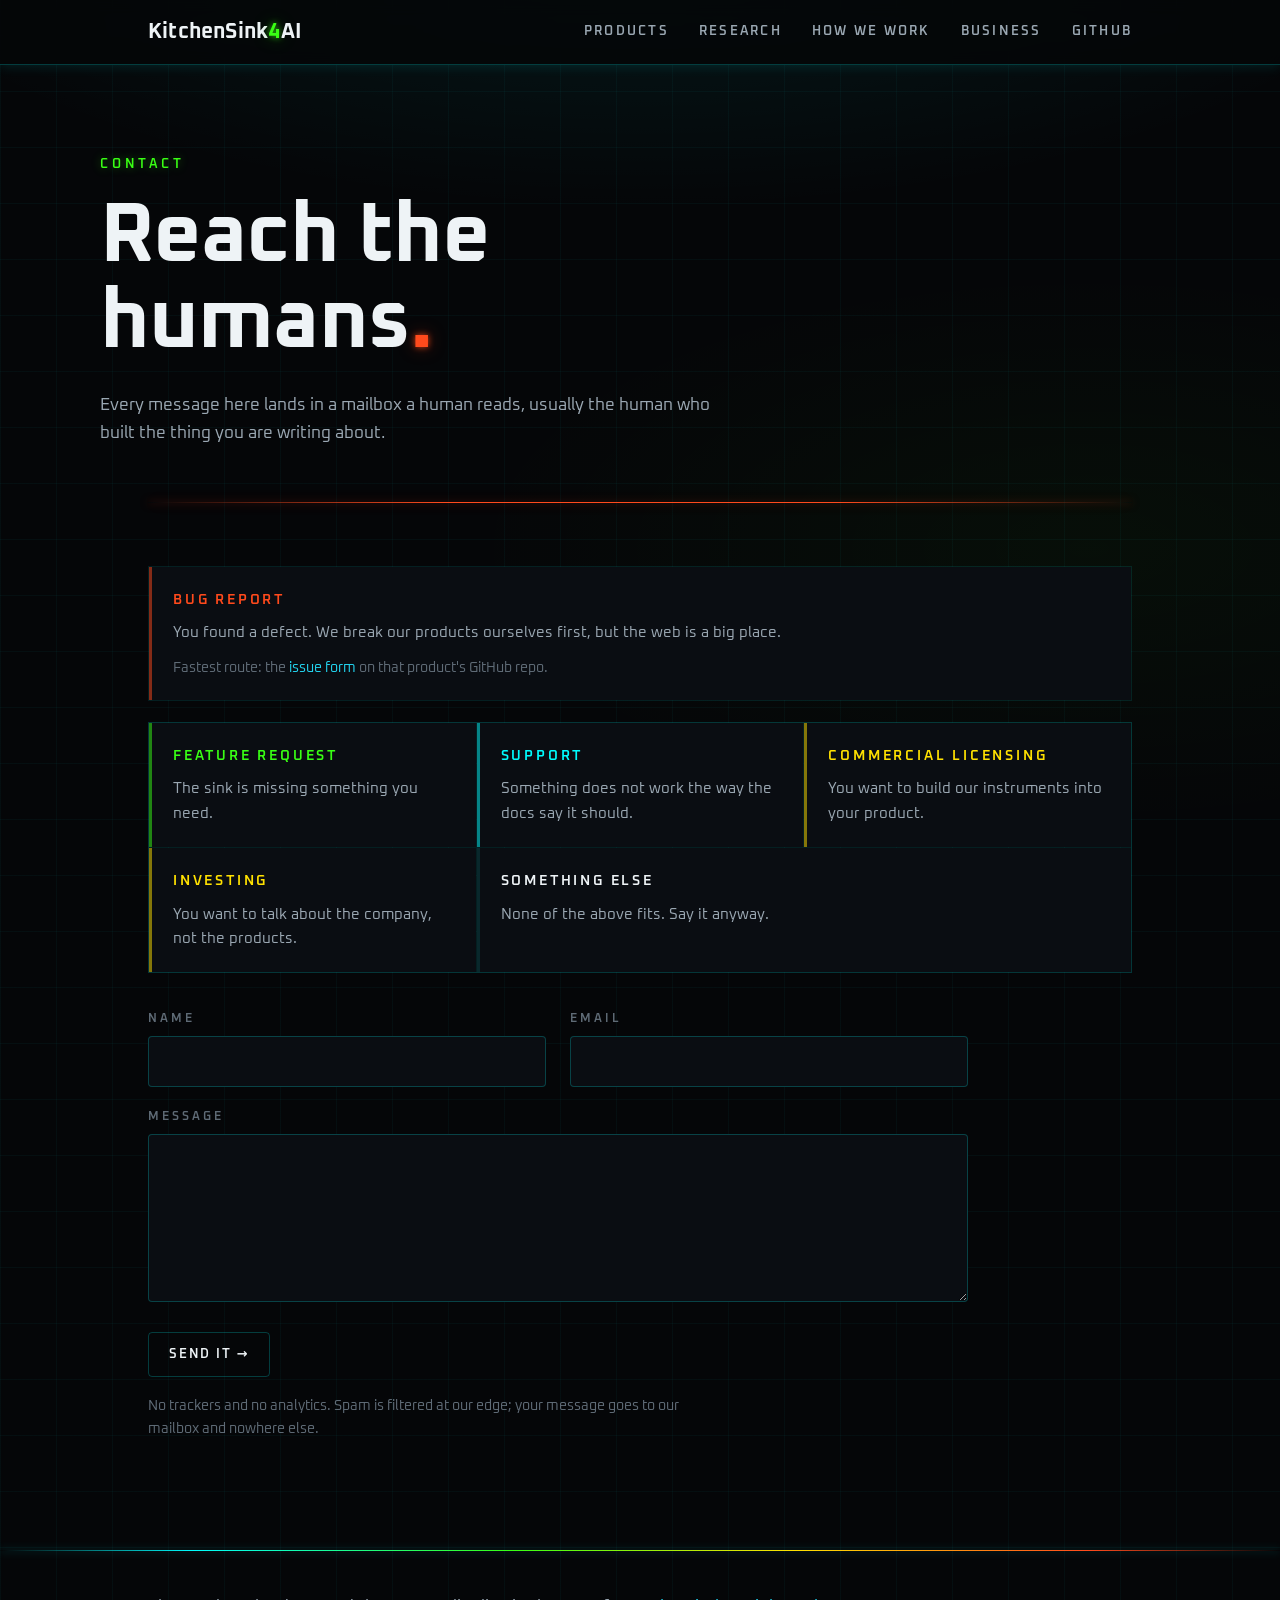
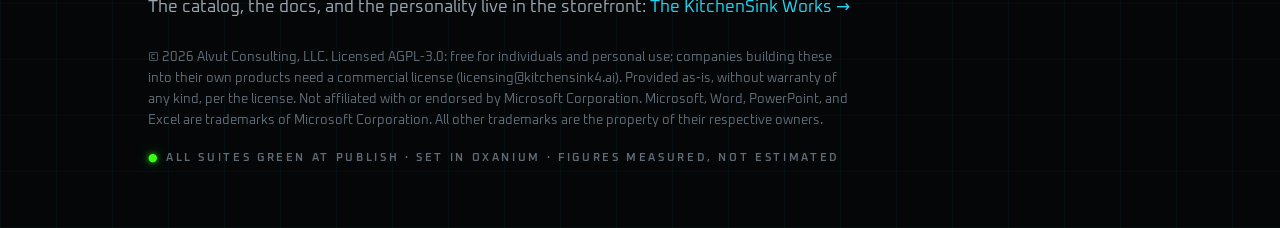
==== contact/index.html @ 5ef71519 "Contact: ember period on the hero, tiles reordered green blue yellow Co-Authored-By: Claude Fable 5 " ====
<!DOCTYPE html>
<html lang="en">
<head>
<meta charset="utf-8">
<meta name="viewport" content="width=device-width, initial-scale=1">
<title>Contact - KitchenSink4AI</title>
<meta name="description" content="Every message here lands in a mailbox a human reads, usually the human who built the thing you are writing about.">
<link rel="canonical" href="https://kitchensink4.ai/contact/">
<meta property="og:type" content="website">
<meta property="og:url" content="https://kitchensink4.ai/contact/">
<meta property="og:title" content="Contact - KitchenSink4AI">
<meta property="og:description" content="Every message here lands in a mailbox a human reads, usually the human who built the thing you are writing about.">
<meta name="twitter:card" content="summary">
<link rel="icon" href="data:image/svg+xml,%3Csvg xmlns='http://www.w3.org/2000/svg' viewBox='0 0 64 64'%3E%3Crect width='64' height='64' rx='12' fill='%230b0f14'/%3E%3Ctext x='32' y='44' font-family='Arial,sans-serif' font-size='30' font-weight='800' text-anchor='middle' fill='%2339FF14'%3EK4%3C/text%3E%3C/svg%3E">
<style>
/* ============ KitchenSink4 · contact, same dark register ============
   Tokens, masthead, laser rules and footer are lifted from the corporate
   landing page so the two surfaces are one surface. Blue and cyan carry
   structure, acid green carries headings, ember stays in the linework,
   volt is rationed. One face: Oxanium, all of it. */

@font-face { font-family:'Oxanium'; src:url('/fonts/oxanium-var.woff2') format('woff2');
  font-weight:200 800; font-display:swap; }

:root{
  --ground:#050608;
  --panel:#0a0d12;
  --panel-2:#0c1017;
  --hairline:rgba(0,252,254,.10);
  --hairline-2:rgba(0,252,254,.22);
  --ink:#eef3f6;
  --ink-soft:#9aa7b2;
  --ink-dim:#5f6b76;
  --cyan:#22D3EE;          /* readable accent: links, small text */
  --laser:#00FCFE;         /* hot cyan: lines and light only */
  --green:#39FF14;
  --ember:#FF4A1C;
  --volt:#FFE100;
  --glow-c:0 0 6px rgba(0,252,254,.8), 0 0 18px rgba(0,252,254,.35);
  --glow-g:0 0 6px rgba(57,255,20,.8), 0 0 18px rgba(57,255,20,.35);
  --glow-e:0 0 6px rgba(255,74,28,.8), 0 0 18px rgba(255,74,28,.35);
  --glow-v:0 0 6px rgba(255,225,0,.8), 0 0 18px rgba(255,225,0,.35);
  --ox:'Oxanium','Segoe UI',system-ui,sans-serif;
}
*{margin:0;padding:0;box-sizing:border-box}
html{scroll-behavior:smooth}
body{
  background:
    radial-gradient(1200px 500px at 50% -140px, rgba(0,252,254,.10), transparent 70%),
    radial-gradient(900px 400px at 85% 30%, rgba(57,255,20,.035), transparent 70%),
    repeating-linear-gradient(0deg, rgba(0,252,254,.035) 0 1px, transparent 1px 56px),
    repeating-linear-gradient(90deg, rgba(0,252,254,.035) 0 1px, transparent 1px 56px),
    var(--ground);
  color:var(--ink);
  font-family:var(--ox);
  font-weight:400;
  font-size:17px; line-height:1.66;
  -webkit-font-smoothing:antialiased;
  overflow-x:hidden;
}
::selection{background:rgba(57,255,20,.3)}
a{color:var(--cyan); text-decoration:none}
a:hover{color:var(--laser); text-decoration:underline; text-underline-offset:4px}
a:focus-visible{outline:2px solid var(--laser); outline-offset:3px; border-radius:2px}
.wrap{max-width:1080px; margin:0 auto; padding:0 clamp(20px,4vw,48px)}
.kicker{
  font-weight:600; font-size:12.5px;
  letter-spacing:.3em; text-transform:uppercase; color:var(--green);
  text-shadow:0 0 10px rgba(57,255,20,.4);
}

/* the brand face: display, labels, and numbers stay Oxanium */
.kicker, .wordmark, nav.top a, .hero h1, .btn-shop,
.cat-l, .cat-d, .f-l, .colophon, .addr, .copy, .send{ font-family:var(--ox); }

/* laser rules */
.laser-h{
  height:1px; border:none;
  background:linear-gradient(90deg, transparent, var(--laser) 15%, var(--green) 40%, var(--volt) 62%, var(--ember) 85%, transparent);
  box-shadow:0 0 8px rgba(0,252,254,.55), 0 0 22px rgba(0,252,254,.2);
}

/* ---------- masthead ---------- */
header.mast{
  border-bottom:1px solid var(--hairline-2);
  box-shadow:0 1px 12px rgba(0,252,254,.12);
  background:rgba(5,6,8,.85); backdrop-filter:blur(8px);
  position:sticky; top:0; z-index:10;
}
.mast-in{display:flex; align-items:center; justify-content:space-between; height:64px}
.wordmark{
  font-weight:700; font-size:21px; letter-spacing:.01em;
  color:var(--ink); text-decoration:none !important;
}
.wordmark .four{color:var(--green); text-shadow:var(--glow-g)}
nav.top{display:flex; gap:clamp(14px,2.5vw,30px)}
nav.top a{
  font-weight:600; font-size:12.5px; letter-spacing:.18em;
  text-transform:uppercase; color:var(--ink-soft);
}
nav.top a:hover{color:var(--laser); text-decoration:none; text-shadow:var(--glow-c)}
@media (max-width:640px){ nav.top a.hide-sm{display:none} }

/* ---------- hero ---------- */
.hero{padding:clamp(60px,10vh,116px) 0 clamp(34px,6vh,60px); position:relative}
.hero h1{
  font-weight:700;
  font-size:clamp(40px,7vw,84px); line-height:1.03; letter-spacing:-.01em;
  margin:18px 0 24px; max-width:14ch;
}
.hero h1 .dot{color:var(--ember); text-shadow:var(--glow-e)}
.hero .sub{max-width:62ch; color:var(--ink-soft); font-weight:400; font-size:clamp(16px,1.35vw,19px)}

/* ---------- form ---------- */
.formsec{padding:clamp(40px,7vh,72px) 0 clamp(64px,10vh,104px)}
.catblock{margin-bottom:clamp(30px,4vh,44px)}
.cats{display:block}
/* the bug row rides alone above the rest, with air under it */
.cat-lead{border:1px solid var(--hairline); margin-bottom:clamp(16px,2.4vh,24px)}
.cat-grid{
  display:grid; grid-template-columns:1fr;
  gap:1px; background:var(--hairline); border:1px solid var(--hairline);
}
@media (min-width:641px){
  .cat-grid{grid-template-columns:1fr 1fr}
  .cat-grid .cat:last-child{grid-column:span 2}
}
@media (min-width:940px){ .cat-grid{grid-template-columns:1fr 1fr 1fr} }
.ferr{
  font-size:13.5px; font-weight:500; letter-spacing:.02em;
  color:var(--ember); text-shadow:0 0 10px rgba(255,74,28,.25);
}
.ferr:empty{display:none}
#err-cats{margin-top:12px}
/* each card carries one accent from the existing palette: the label, the left
   edge, and the glow it lifts with. Descriptions stay body text throughout. */
.cat{
  background:var(--panel); padding:22px 22px 20px 24px; position:relative;
  cursor:pointer; transition:background .16s, box-shadow .16s;
  --sign:var(--laser); --signglow:rgba(0,252,254,.55); --signsoft:rgba(0,252,254,.30);
  --edge:var(--sign);
}
.cat.a-ember  {--sign:var(--ember); --signglow:rgba(255,74,28,.55); --signsoft:rgba(255,74,28,.30)}
.cat.a-green  {--sign:var(--green); --signglow:rgba(57,255,20,.55); --signsoft:rgba(57,255,20,.30)}
.cat.a-volt   {--sign:var(--volt);  --signglow:rgba(255,225,0,.55); --signsoft:rgba(255,225,0,.30)}
.cat.a-neutral{--sign:var(--ink);   --signglow:rgba(0,252,254,.40); --signsoft:rgba(0,252,254,.22);
               --edge:var(--hairline-2)}
.cat:before{
  content:""; position:absolute; top:0; bottom:0; left:0; width:3px;
  background:var(--edge); opacity:.5;
  transition:opacity .16s, box-shadow .16s;
}
.cat:hover{
  background:var(--panel-2);
  box-shadow:inset 0 0 0 1px var(--signsoft), inset 0 0 22px -8px var(--signglow);
}
.cat:hover:before{opacity:1; box-shadow:0 0 10px var(--signglow)}
.cat:hover .cat-l{text-shadow:0 0 10px var(--signsoft)}
.cat input{
  position:absolute; opacity:0; width:1px; height:1px;
  top:22px; left:24px; margin:0;
}
.cat label{display:block; cursor:pointer}
.cat-l{
  display:block; font-weight:600; font-size:14px;
  letter-spacing:.2em; text-transform:uppercase; color:var(--sign);
  margin-bottom:9px; transition:color .16s, text-shadow .16s;
}
.cat-d{display:block; font-size:15px; font-weight:400; color:var(--ink-soft)}
.cat-x{font-size:13.5px; font-weight:400; color:var(--ink-dim); margin-top:11px}
.cat:has(input:checked){
  background:var(--panel-2); z-index:1;
  box-shadow:inset 0 0 0 1px var(--sign), inset 0 0 30px -6px var(--signglow),
             0 0 16px -4px var(--signglow);
}
.cat:has(input:checked):before{opacity:1; box-shadow:0 0 8px var(--signglow), 0 0 20px var(--signglow)}
.cat:has(input:checked) .cat-l{text-shadow:0 0 7px var(--signglow), 0 0 18px var(--signsoft)}
.cat:has(input:focus-visible){outline:2px solid var(--laser); outline-offset:-2px}
.cats[data-invalid="true"] .cat-lead,
.cats[data-invalid="true"] .cat-grid{
  border-color:var(--ember); box-shadow:0 0 0 1px var(--ember), 0 0 18px rgba(255,74,28,.18);
}

.fields{display:grid; grid-template-columns:1fr 1fr; gap:20px 24px; max-width:820px}
.field{display:flex; flex-direction:column; gap:8px}
.field.wide{grid-column:1 / -1}
.f-l{
  font-weight:600; font-size:11.5px; letter-spacing:.26em;
  text-transform:uppercase; color:var(--ink-dim);
}
input[type=text], input[type=email], textarea{
  font-family:var(--ox); font-weight:400; font-size:16px; line-height:1.55;
  color:var(--ink); background:var(--panel); width:100%;
  border:1px solid var(--hairline-2); border-radius:4px;
  padding:12px 14px; transition:border-color .16s, box-shadow .16s;
}
textarea{min-height:168px; resize:vertical}
input[type=text]:hover, input[type=email]:hover, textarea:hover{border-color:rgba(0,252,254,.34)}
input[type=text]:focus, input[type=email]:focus, textarea:focus{
  outline:none; border-color:var(--laser);
  box-shadow:0 0 0 1px var(--laser), inset 0 0 16px rgba(0,252,254,.08);
}
textarea[aria-invalid="true"]{
  border-color:var(--ember);
  box-shadow:0 0 0 1px var(--ember), inset 0 0 16px rgba(255,74,28,.1);
}
::placeholder{color:var(--ink-dim); opacity:1}

.hp{
  position:absolute; width:1px; height:1px; padding:0; margin:-1px;
  overflow:hidden; clip:rect(0 0 0 0); clip-path:inset(50%);
  white-space:nowrap; border:0;
}
.send-row{display:flex; flex-wrap:wrap; gap:14px 20px; align-items:center; margin-top:30px}
.send{
  font-family:var(--ox); font-weight:600; font-size:13px;
  letter-spacing:.14em; text-transform:uppercase;
  color:var(--ink); background:transparent; cursor:pointer;
  border:1px solid var(--hairline-2); border-radius:4px;
  padding:13px 20px; transition:border-color .18s, color .18s, box-shadow .18s;
}
.send:hover{border-color:var(--laser); color:var(--laser); box-shadow:var(--glow-c), inset 0 0 14px rgba(0,252,254,.1)}
.send:focus-visible{outline:2px solid var(--laser); outline-offset:3px}
.send[disabled]{opacity:.55; cursor:progress}
.routed{display:none; align-items:center; gap:10px 12px; flex-wrap:wrap}
.routed.on{display:flex}
.alt-q{font-size:13.5px; font-weight:400; color:var(--ink-dim)}
.addr{
  font-weight:600; font-size:14px; letter-spacing:.03em;
  color:var(--volt); text-shadow:0 0 10px rgba(255,225,0,.25);
  word-break:break-all;
}
.copy{
  font-family:var(--ox); font-weight:600; font-size:11px;
  letter-spacing:.2em; text-transform:uppercase;
  color:var(--ink-soft); background:transparent; cursor:pointer;
  border:1px solid var(--hairline); border-radius:3px;
  padding:7px 12px; transition:border-color .16s, color .16s, box-shadow .16s;
}
.copy:hover{border-color:var(--volt); color:var(--volt); box-shadow:var(--glow-v)}
.copy:focus-visible{outline:2px solid var(--laser); outline-offset:3px}
.copy.done{border-color:var(--green); color:var(--green); box-shadow:var(--glow-g)}
.note{font-size:13.5px; font-weight:400; color:var(--ink-dim); max-width:70ch; margin-top:18px}
.fail{
  display:none; flex-wrap:wrap; align-items:center; gap:10px 14px;
  margin-top:20px; padding:16px 18px;
  border:1px solid rgba(255,74,28,.42); border-left:3px solid var(--ember); border-radius:4px;
  background:var(--panel); box-shadow:inset 3px 0 16px -8px rgba(255,74,28,.55);
}
.fail.on{display:flex}
.fail[hidden]{display:none}
.fail-t{font-size:15px; font-weight:400; color:var(--ink); flex:1 1 100%}
.sent{
  margin-top:clamp(24px,4vh,40px); padding:clamp(24px,3vw,34px);
  border:1px solid var(--hairline-2); border-radius:6px; background:var(--panel-2);
  position:relative; overflow:hidden; max-width:820px;
  box-shadow:0 0 24px rgba(57,255,20,.06);
}
.sent:before{
  content:""; position:absolute; top:0; left:0; height:2px; width:64px;
  background:var(--green); box-shadow:var(--glow-g);
}
.sent-t{
  font-weight:600; font-size:clamp(19px,2vw,23px); letter-spacing:.02em;
  color:var(--green); text-shadow:0 0 16px rgba(57,255,20,.3);
}
@media (max-width:640px){
  .fields{grid-template-columns:1fr}
  .send, .routed{width:100%}
  .send{text-align:center}
}

/* footer */
footer{padding:44px 0 60px; margin-top:20px; position:relative}
footer:before{
  content:""; display:block; position:absolute; top:0; left:0; right:0; height:1px;
  background:linear-gradient(90deg, transparent, var(--laser) 15%, var(--green) 40%, var(--volt) 62%, var(--ember) 85%, transparent);
  box-shadow:0 0 8px rgba(0,252,254,.45);
}
.foot-shop{color:var(--ink-soft); margin-bottom:26px}
.f-legal{font-size:12.5px; font-weight:400; color:var(--ink-dim); max-width:88ch; margin-bottom:18px}
.colophon{
  font-weight:600; font-size:11px; letter-spacing:.24em;
  text-transform:uppercase; color:var(--ink-dim);
}
.colophon .led{color:var(--green); text-shadow:var(--glow-g)}

/* reveal */
.rev{opacity:0; transform:translateY(14px); animation:rise .7s cubic-bezier(.2,.7,.2,1) forwards}
.d1{animation-delay:.05s}.d2{animation-delay:.15s}.d3{animation-delay:.25s}.d4{animation-delay:.38s}
@keyframes rise{to{opacity:1; transform:none}}
@media (prefers-reduced-motion: reduce){
  .rev{opacity:1; transform:none; animation:none}
  html{scroll-behavior:auto}
  *{transition:none !important}
}
</style>
</head>
<body>

<header class="mast">
  <div class="wrap mast-in">
    <a class="wordmark" href="/">KitchenSink<span class="four">4</span>AI</a>
    <nav class="top" aria-label="Site">
      <a href="/products/">Products</a>
      <a href="/#research" class="hide-sm">Research</a>
      <a href="/#engineering" class="hide-sm">How we work</a>
      <a href="/#licensing" class="hide-sm">Business</a>
      <a href="https://github.com/KitchenSink4AI">GitHub</a>
    </nav>
  </div>
</header>

<main>
  <div class="wrap hero">
    <p class="kicker rev d1">CONTACT</p>
    <h1 class="rev d2" id="pageh1">Reach the humans<span class="dot">.</span></h1>
    <p class="sub rev d3">Every message here lands in a mailbox a human reads,
    usually the human who built the thing you are writing about.</p>
  </div>

  <div class="wrap"><hr class="laser-h" style="background:linear-gradient(90deg, transparent, var(--ember) 30%, var(--ember) 70%, transparent); box-shadow:0 0 8px rgba(255,74,28,.5), 0 0 20px rgba(255,74,28,.2)"></div>

  <section class="formsec">
    <div class="wrap">
      <form id="contact-form" novalidate>

        <div class="catblock">
        <div class="cats" role="radiogroup" aria-labelledby="pageh1" aria-describedby="err-cats">

          <div class="cat-lead">
            <div class="cat a-ember">
              <input type="radio" name="category" id="cat-bug" value="bug"
                data-addr="support@kitchensink4.ai" data-tag="[Bug]">
              <label for="cat-bug">
                <span class="cat-l">BUG REPORT</span>
                <span class="cat-d">You found a defect. We break our products ourselves first, but the web is a big place.</span>
              </label>
              <p class="cat-x">Fastest route: the <a href="https://github.com/KitchenSink4AI">issue form</a> on that product's GitHub repo.</p>
            </div>
          </div>

          <div class="cat-grid">

            <div class="cat a-green">
              <input type="radio" name="category" id="cat-feature" value="feature"
                data-addr="support@kitchensink4.ai" data-tag="[Feature request]">
              <label for="cat-feature">
                <span class="cat-l">FEATURE REQUEST</span>
                <span class="cat-d">The sink is missing something you need.</span>
              </label>
            </div>

            <div class="cat a-cyan">
              <input type="radio" name="category" id="cat-support" value="support"
                data-addr="support@kitchensink4.ai" data-tag="[Support]">
              <label for="cat-support">
                <span class="cat-l">SUPPORT</span>
                <span class="cat-d">Something does not work the way the docs say it should.</span>
              </label>
            </div>

            <div class="cat a-volt">
              <input type="radio" name="category" id="cat-licensing" value="licensing"
                data-addr="licensing@kitchensink4.ai" data-tag="[Licensing]">
              <label for="cat-licensing">
                <span class="cat-l">COMMERCIAL LICENSING</span>
                <span class="cat-d">You want to build our instruments into your product.</span>
              </label>
            </div>

            <div class="cat a-volt">
              <input type="radio" name="category" id="cat-investing" value="investing"
                data-addr="investing@kitchensink4.ai" data-tag="[Investing]">
              <label for="cat-investing">
                <span class="cat-l">INVESTING</span>
                <span class="cat-d">You want to talk about the company, not the products.</span>
              </label>
            </div>

            <div class="cat a-neutral">
              <input type="radio" name="category" id="cat-else" value="else"
                data-addr="admin@kitchensink4.ai" data-tag="[Contact]">
              <label for="cat-else">
                <span class="cat-l">SOMETHING ELSE</span>
                <span class="cat-d">None of the above fits. Say it anyway.</span>
              </label>
            </div>

          </div>
        </div>
        <p class="ferr" id="err-cats" aria-live="polite"
           data-msg="Pick a category so it reaches the right mailbox."></p>
        </div>

        <div class="fields">
          <div class="field">
            <label class="f-l" for="f-name">NAME</label>
            <input type="text" id="f-name" name="name" autocomplete="name">
          </div>
          <div class="field">
            <label class="f-l" for="f-email">EMAIL</label>
            <input type="email" id="f-email" name="email" autocomplete="email">
          </div>
          <div class="field wide">
            <label class="f-l" for="f-message">MESSAGE</label>
            <textarea id="f-message" name="message" required aria-required="true"
              aria-describedby="err-message"></textarea>
            <p class="ferr" id="err-message" aria-live="polite"
               data-msg="The message is the one required field."></p>
          </div>
        </div>

        <div class="hp" aria-hidden="true">
          <input type="text" id="f-website" name="website" tabindex="-1" autocomplete="off">
        </div>

        <div class="send-row">
          <button type="submit" class="send" id="send">SEND IT →</button>
          <span class="routed" id="routed">
            <span class="alt-q">Prefer your own mail app?</span>
            <span class="addr" data-role="addr"></span>
            <button type="button" class="copy" data-role="copy" data-idle="COPY" data-done="COPIED">COPY</button>
          </span>
        </div>

        <div class="fail" id="fail" role="alert" hidden>
          <p class="fail-t">The form could not send just now. Write to us directly instead:</p>
          <span class="addr" data-role="addr"></span>
          <button type="button" class="copy" data-role="copy" data-idle="COPY" data-done="COPIED">COPY</button>
        </div>

        <p class="note">No trackers and no analytics. Spam is filtered at our edge;
        your message goes to our mailbox and nowhere else.</p>

      </form>

      <div class="sent" id="sent" role="status" hidden>
        <p class="sent-t">Sent. A human will read it.</p>
      </div>
    </div>
  </section>
</main>

<footer>
  <div class="wrap">
    <p class="foot-shop">The catalog, the docs, and the personality live in the
    storefront: <a href="/products/">The KitchenSink Works →</a></p>
    <p class="f-legal">© 2026 Alvut Consulting, LLC. Licensed AGPL-3.0: free for
    individuals and personal use; companies building these into their own products need
    a commercial license (licensing@kitchensink4.ai). Provided as-is, without warranty
    of any kind, per the license. Not affiliated with or endorsed by Microsoft
    Corporation. Microsoft, Word, PowerPoint, and Excel are trademarks of Microsoft
    Corporation. All other trademarks are the property of their respective owners.</p>
    <p class="colophon"><span class="led">●</span> ALL SUITES GREEN AT PUBLISH · SET IN OXANIUM · FIGURES MEASURED, NOT ESTIMATED</p>
  </div>
</footer>

<script>
(function(){
  "use strict";
  var form    = document.getElementById('contact-form');
  var cats    = form.querySelector('.cats');
  var radios  = Array.prototype.slice.call(document.querySelectorAll('input[name="category"]'));
  var name    = document.getElementById('f-name');
  var email   = document.getElementById('f-email');
  var message = document.getElementById('f-message');
  var website = document.getElementById('f-website');
  var sendBtn = document.getElementById('send');
  var routed  = document.getElementById('routed');
  var failBox = document.getElementById('fail');
  var sentBox = document.getElementById('sent');
  var addrEls = Array.prototype.slice.call(document.querySelectorAll('[data-role="addr"]'));
  var copyBtns = Array.prototype.slice.call(document.querySelectorAll('[data-role="copy"]'));
  var errCats = document.getElementById('err-cats');
  var errMsg  = document.getElementById('err-message');
  var ENDPOINT = 'https://kitchensink4.ai/api/contact';
  var TIMEOUT_MS = 10000;
  var copyTimers = [];

  function selected(){
    for (var i = 0; i < radios.length; i++){ if (radios[i].checked) return radios[i]; }
    return null;
  }

  /* the whole card is a hit target, except for real links inside it */
  Array.prototype.forEach.call(document.querySelectorAll('.cat'), function(card){
    card.addEventListener('click', function(ev){
      if (ev.target.closest('a')) return;
      if (ev.target.closest('label')) return;   /* the label already does this */
      var input = card.querySelector('input[name="category"]');
      if (input && !input.checked){
        input.checked = true;
        input.dispatchEvent(new Event('change', {bubbles:true}));
      }
    });
  });

  function warn(el, on){
    el.textContent = on ? el.getAttribute('data-msg') : '';
  }

  function refresh(){
    var pick = selected();
    var addr = pick ? pick.getAttribute('data-addr') : '';
    addrEls.forEach(function(el){ el.textContent = addr; });
    if (pick){
      cats.removeAttribute('data-invalid');
      warn(errCats, false);
      routed.classList.add('on');
    } else {
      routed.classList.remove('on');
    }
    resetCopy();
  }

  function resetCopy(){
    while (copyTimers.length){ clearTimeout(copyTimers.pop()); }
    copyBtns.forEach(function(b){
      b.classList.remove('done');
      b.textContent = b.getAttribute('data-idle');
    });
  }

  radios.forEach(function(r){ r.addEventListener('change', refresh); });
  message.addEventListener('input', function(){
    if (message.value.trim()){
      message.removeAttribute('aria-invalid');
      warn(errMsg, false);
    }
  });

  copyBtns.forEach(function(btn){
    btn.addEventListener('click', function(){
      var value = btn.parentNode.querySelector('[data-role="addr"]').textContent;
      if (!value) return;
      function flip(){
        btn.classList.add('done');
        btn.textContent = btn.getAttribute('data-done');
        copyTimers.push(setTimeout(function(){
          btn.classList.remove('done');
          btn.textContent = btn.getAttribute('data-idle');
        }, 2000));
      }
      function legacy(){
        var pad = document.createElement('textarea');
        pad.value = value;
        pad.setAttribute('readonly', '');
        pad.style.position = 'fixed';
        pad.style.opacity = '0';
        document.body.appendChild(pad);
        pad.select();
        try { document.execCommand('copy'); flip(); } catch (e) { /* clipboard unavailable */ }
        document.body.removeChild(pad);
      }
      if (navigator.clipboard && navigator.clipboard.writeText){
        navigator.clipboard.writeText(value).then(flip, legacy);
      } else {
        legacy();
      }
    });
  });

  function showFailure(){
    failBox.hidden = false;
    failBox.classList.add('on');
  }

  function succeed(){
    form.hidden = true;
    form.style.display = 'none';
    sentBox.hidden = false;
  }

  function post(payload){
    var controller = window.AbortController ? new AbortController() : null;
    var timer = setTimeout(function(){ if (controller) controller.abort(); }, TIMEOUT_MS);
    var options = {
      method: 'POST',
      headers: {'Content-Type': 'application/json'},
      body: JSON.stringify(payload)
    };
    if (controller) options.signal = controller.signal;
    return fetch(ENDPOINT, options).then(function(res){
      clearTimeout(timer);
      if (res.status !== 200) throw new Error('status ' + res.status);
      return res.json();
    }, function(err){
      clearTimeout(timer);
      throw err;
    });
  }

  form.addEventListener('submit', function(ev){
    ev.preventDefault();
    var hasCat = !!selected();
    var hasMsg = !!message.value.trim();
    if (hasCat){
      cats.removeAttribute('data-invalid');
    } else {
      cats.setAttribute('data-invalid', 'true');
    }
    warn(errCats, !hasCat);
    if (hasMsg){
      message.removeAttribute('aria-invalid');
    } else {
      message.setAttribute('aria-invalid', 'true');
    }
    warn(errMsg, !hasMsg);
    if (!hasCat){ radios[0].focus(); return; }
    if (!hasMsg){ message.focus(); return; }
    failBox.hidden = true;
    failBox.classList.remove('on');
    sendBtn.disabled = true;
    sendBtn.setAttribute('aria-busy', 'true');
    post({
      category: selected().value,
      name: name.value.trim(),
      email: email.value.trim(),
      message: message.value,
      website: website.value
    }).then(function(data){
      sendBtn.disabled = false;
      sendBtn.removeAttribute('aria-busy');
      if (data && data.ok === true){ succeed(); } else { showFailure(); }
    }, function(){
      sendBtn.disabled = false;
      sendBtn.removeAttribute('aria-busy');
      showFailure();
    });
  });

  refresh();
})();
</script>

</body>
</html>
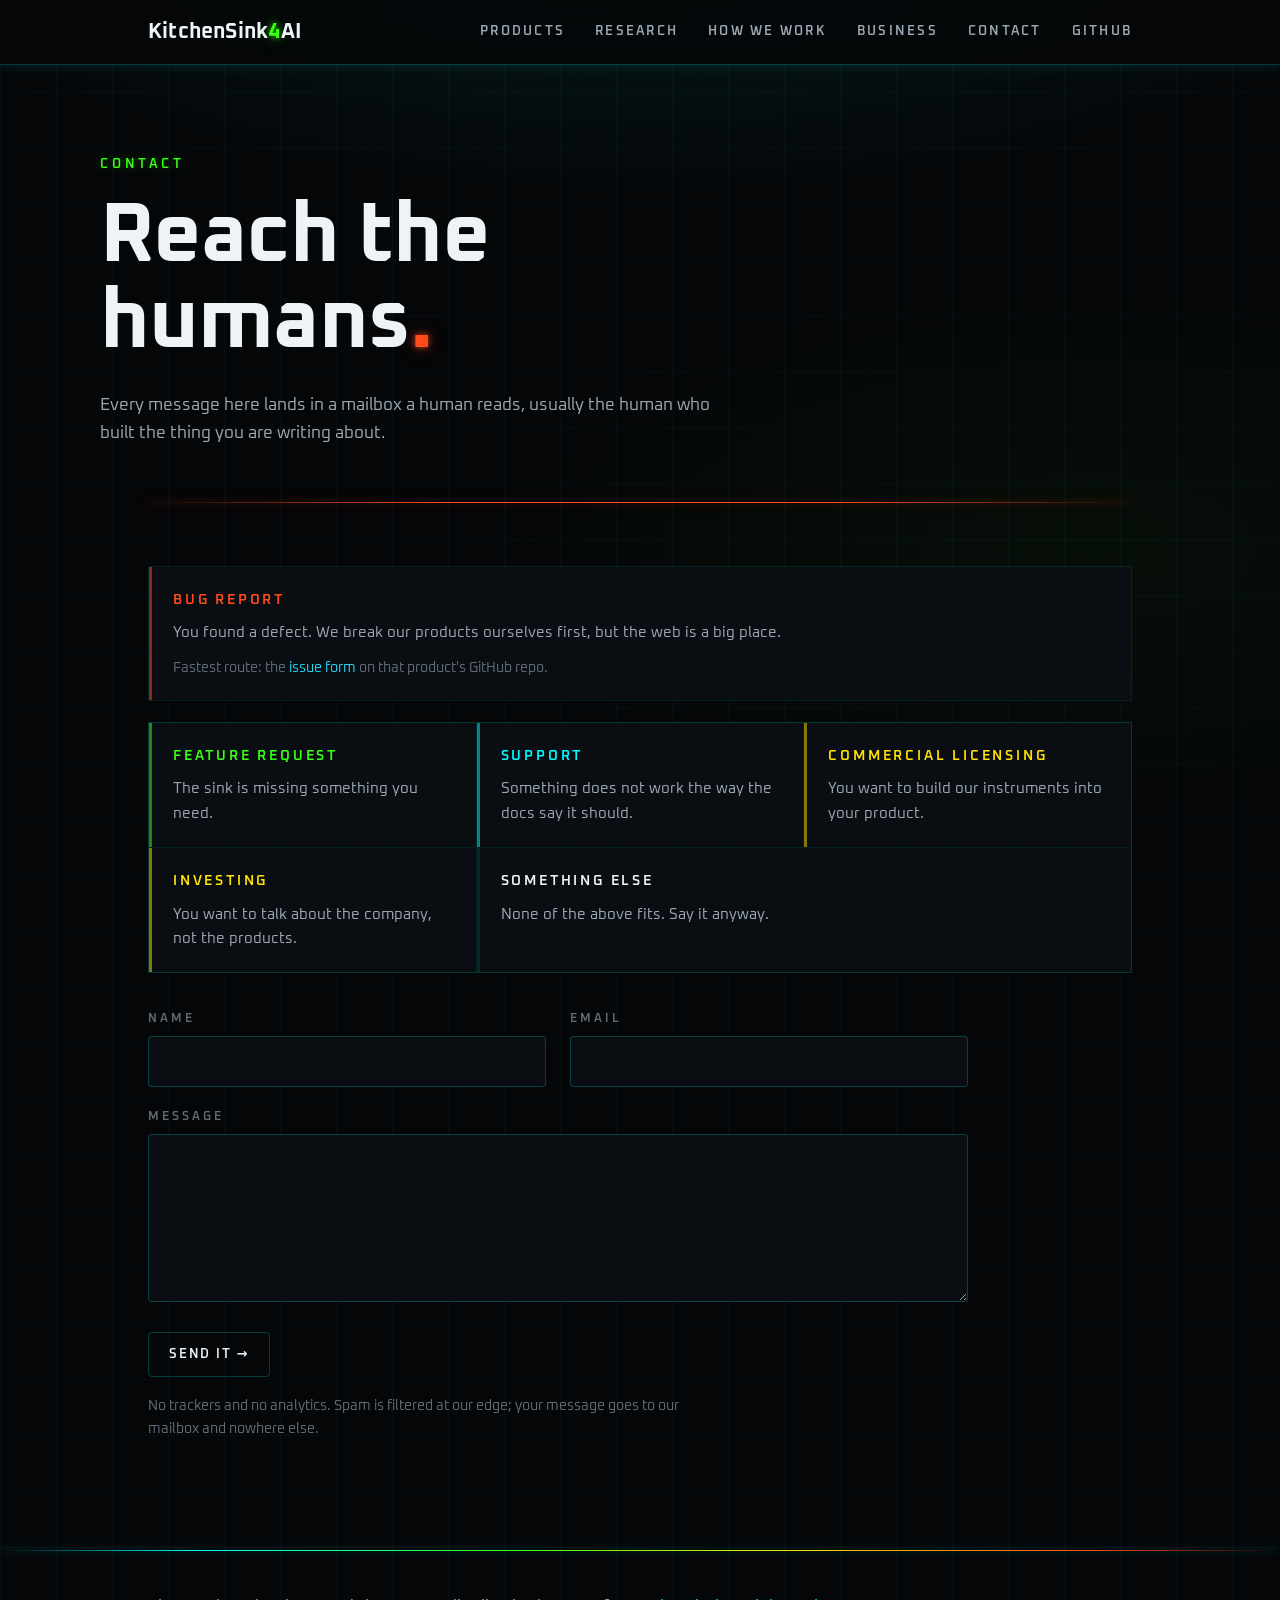
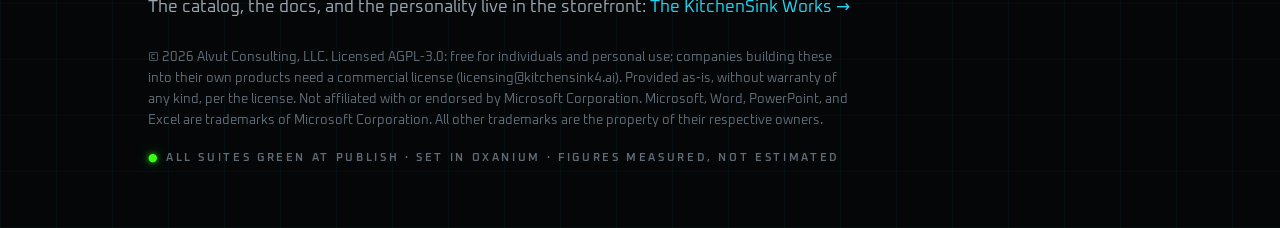
==== commit 35c00a7f: "Fix the phone-width masthead on the landing and contact pages The Contact nav link made the landing " ====
--- a/contact/index.html
+++ b/contact/index.html
@@ -99,7 +99,21 @@
   text-transform:uppercase; color:var(--ink-soft);
 }
 nav.top a:hover{color:var(--laser); text-decoration:none; text-shadow:var(--glow-c)}
-@media (max-width:640px){ nav.top a.hide-sm{display:none} }
+/* the secondary links drop before the bar runs out of room: at 640 the six
+   items wrap into the wordmark, so they leave at 860 instead */
+@media (max-width:860px){ nav.top a.hide-sm{display:none} }
+/* six nav items minus the three that hide still outruns a phone masthead, so
+   the bar scales down rather than pushing the page sideways */
+@media (max-width:560px){
+  .wordmark{font-size:18px}
+  nav.top{gap:clamp(10px,3vw,14px)}
+  nav.top a{font-size:11px; letter-spacing:.1em}
+}
+@media (max-width:380px){
+  .wrap{padding:0 14px}
+  nav.top{gap:8px}
+  nav.top a{font-size:10.5px; letter-spacing:.05em}
+}
 
 /* ---------- hero ---------- */
 .hero{padding:clamp(60px,10vh,116px) 0 clamp(34px,6vh,60px); position:relative}
@@ -306,6 +320,7 @@
       <a href="/#research" class="hide-sm">Research</a>
       <a href="/#engineering" class="hide-sm">How we work</a>
       <a href="/#licensing" class="hide-sm">Business</a>
+      <a href="/contact/" aria-current="page">Contact</a>
       <a href="https://github.com/KitchenSink4AI">GitHub</a>
     </nav>
   </div>
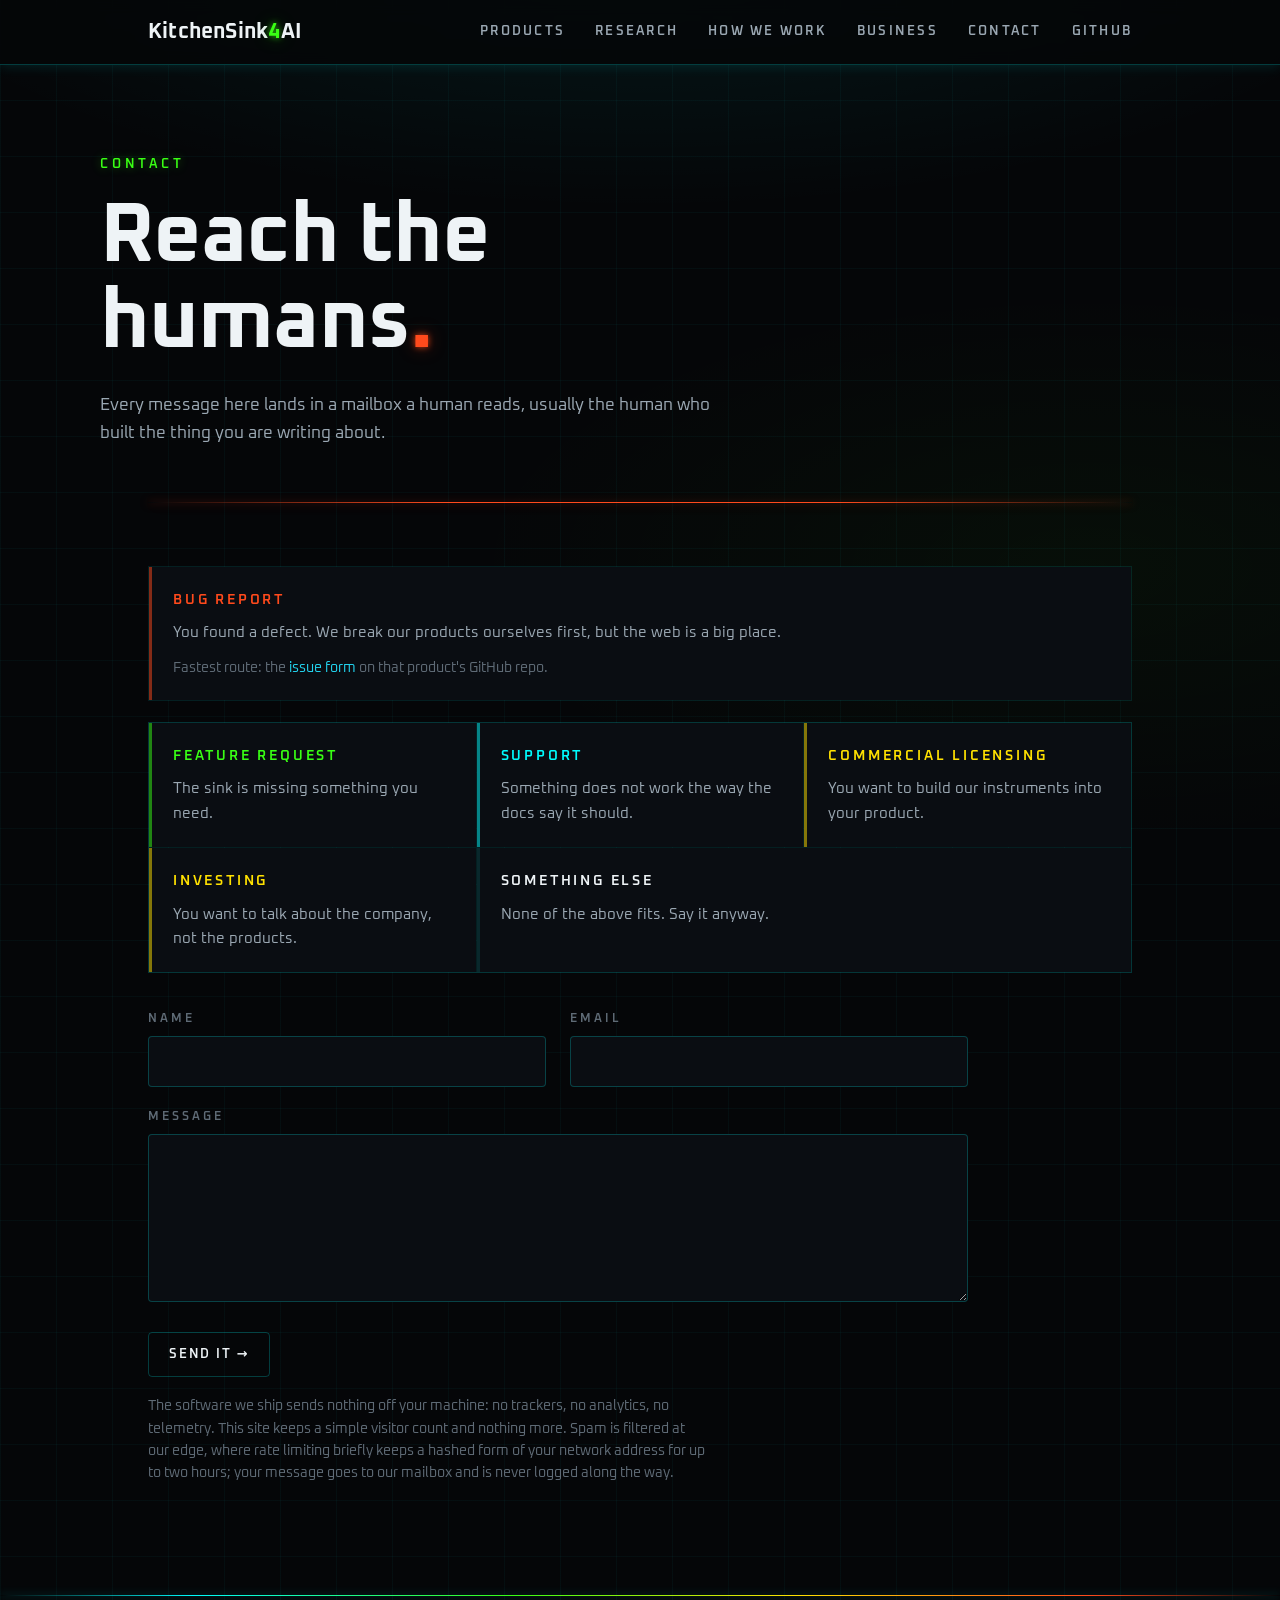
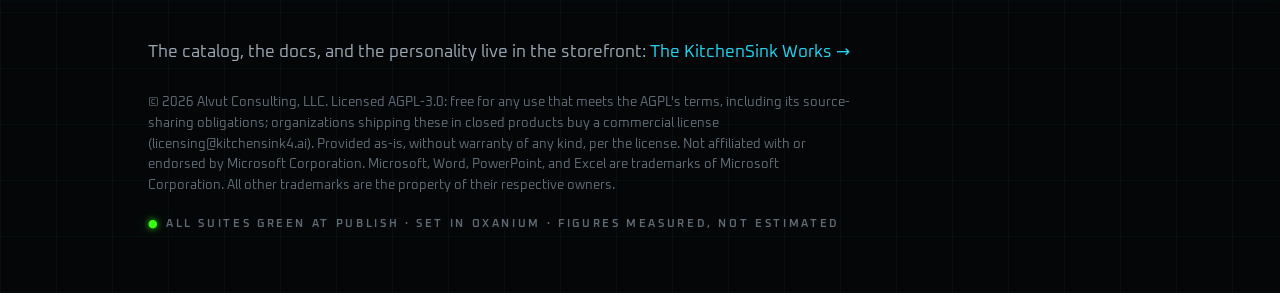
==== commit 675eca09: "Legal pass: honest license line, rescoped privacy claim, self-hosted fonts The footer licensing sent" ====
--- a/contact/index.html
+++ b/contact/index.html
@@ -445,8 +445,11 @@
           <button type="button" class="copy" data-role="copy" data-idle="COPY" data-done="COPIED">COPY</button>
         </div>
 
-        <p class="note">No trackers and no analytics. Spam is filtered at our edge;
-        your message goes to our mailbox and nowhere else.</p>
+        <p class="note">The software we ship sends nothing off your machine: no
+        trackers, no analytics, no telemetry. This site keeps a simple visitor
+        count and nothing more. Spam is filtered at our edge, where rate limiting
+        briefly keeps a hashed form of your network address for up to two hours;
+        your message goes to our mailbox and is never logged along the way.</p>
 
       </form>
 
@@ -462,8 +465,9 @@
     <p class="foot-shop">The catalog, the docs, and the personality live in the
     storefront: <a href="/products/">The KitchenSink Works →</a></p>
     <p class="f-legal">© 2026 Alvut Consulting, LLC. Licensed AGPL-3.0: free for
-    individuals and personal use; companies building these into their own products need
-    a commercial license (licensing@kitchensink4.ai). Provided as-is, without warranty
+    any use that meets the AGPL's terms, including its source-sharing obligations;
+    organizations shipping these in closed products buy a commercial license
+    (licensing@kitchensink4.ai). Provided as-is, without warranty
     of any kind, per the license. Not affiliated with or endorsed by Microsoft
     Corporation. Microsoft, Word, PowerPoint, and Excel are trademarks of Microsoft
     Corporation. All other trademarks are the property of their respective owners.</p>
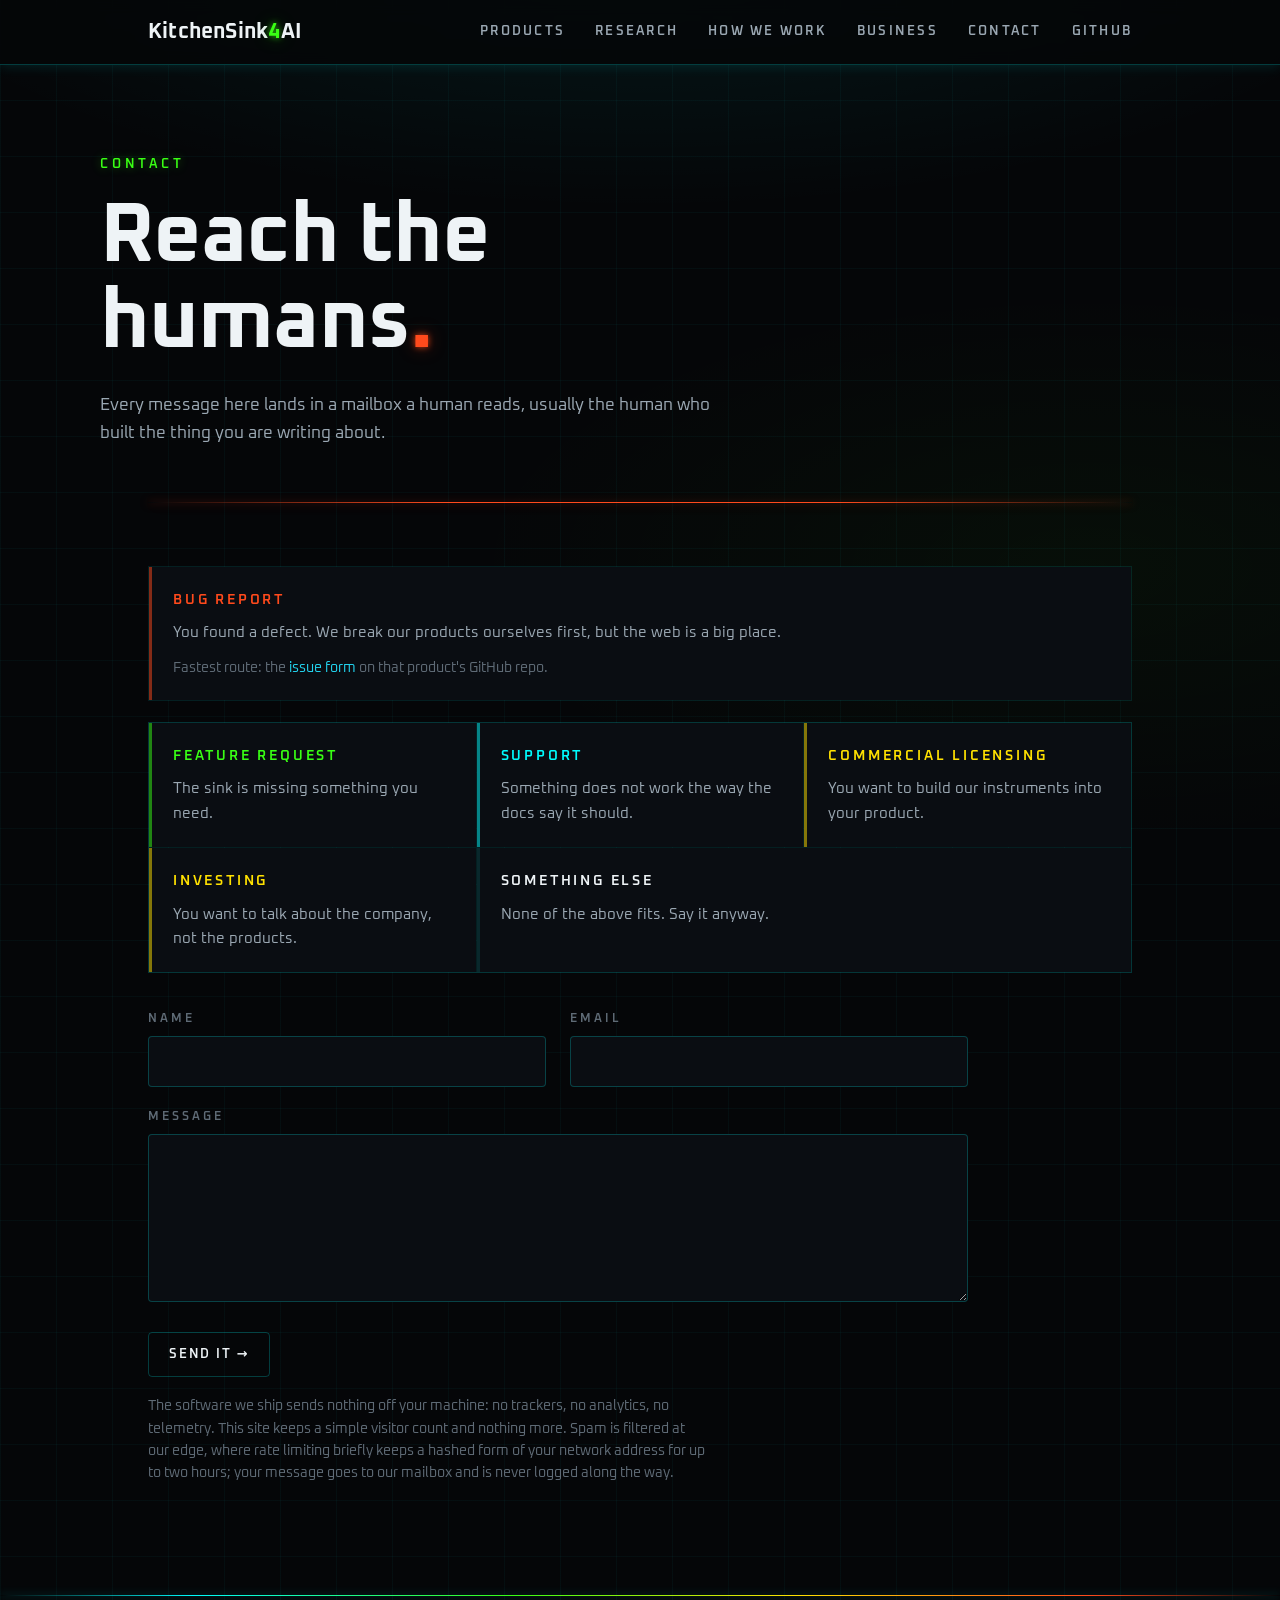
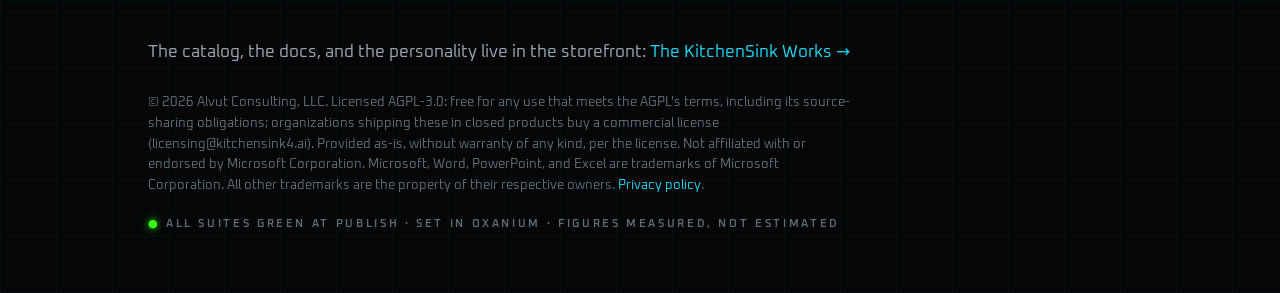
==== commit 62801dd2: "The privacy page, and footer links to it Plain-language and factually verified against the actual st" ====
--- a/contact/index.html
+++ b/contact/index.html
@@ -470,7 +470,7 @@
     (licensing@kitchensink4.ai). Provided as-is, without warranty
     of any kind, per the license. Not affiliated with or endorsed by Microsoft
     Corporation. Microsoft, Word, PowerPoint, and Excel are trademarks of Microsoft
-    Corporation. All other trademarks are the property of their respective owners.</p>
+    Corporation. All other trademarks are the property of their respective owners. <a href="/privacy/">Privacy policy</a>.</p>
     <p class="colophon"><span class="led">●</span> ALL SUITES GREEN AT PUBLISH · SET IN OXANIUM · FIGURES MEASURED, NOT ESTIMATED</p>
   </div>
 </footer>
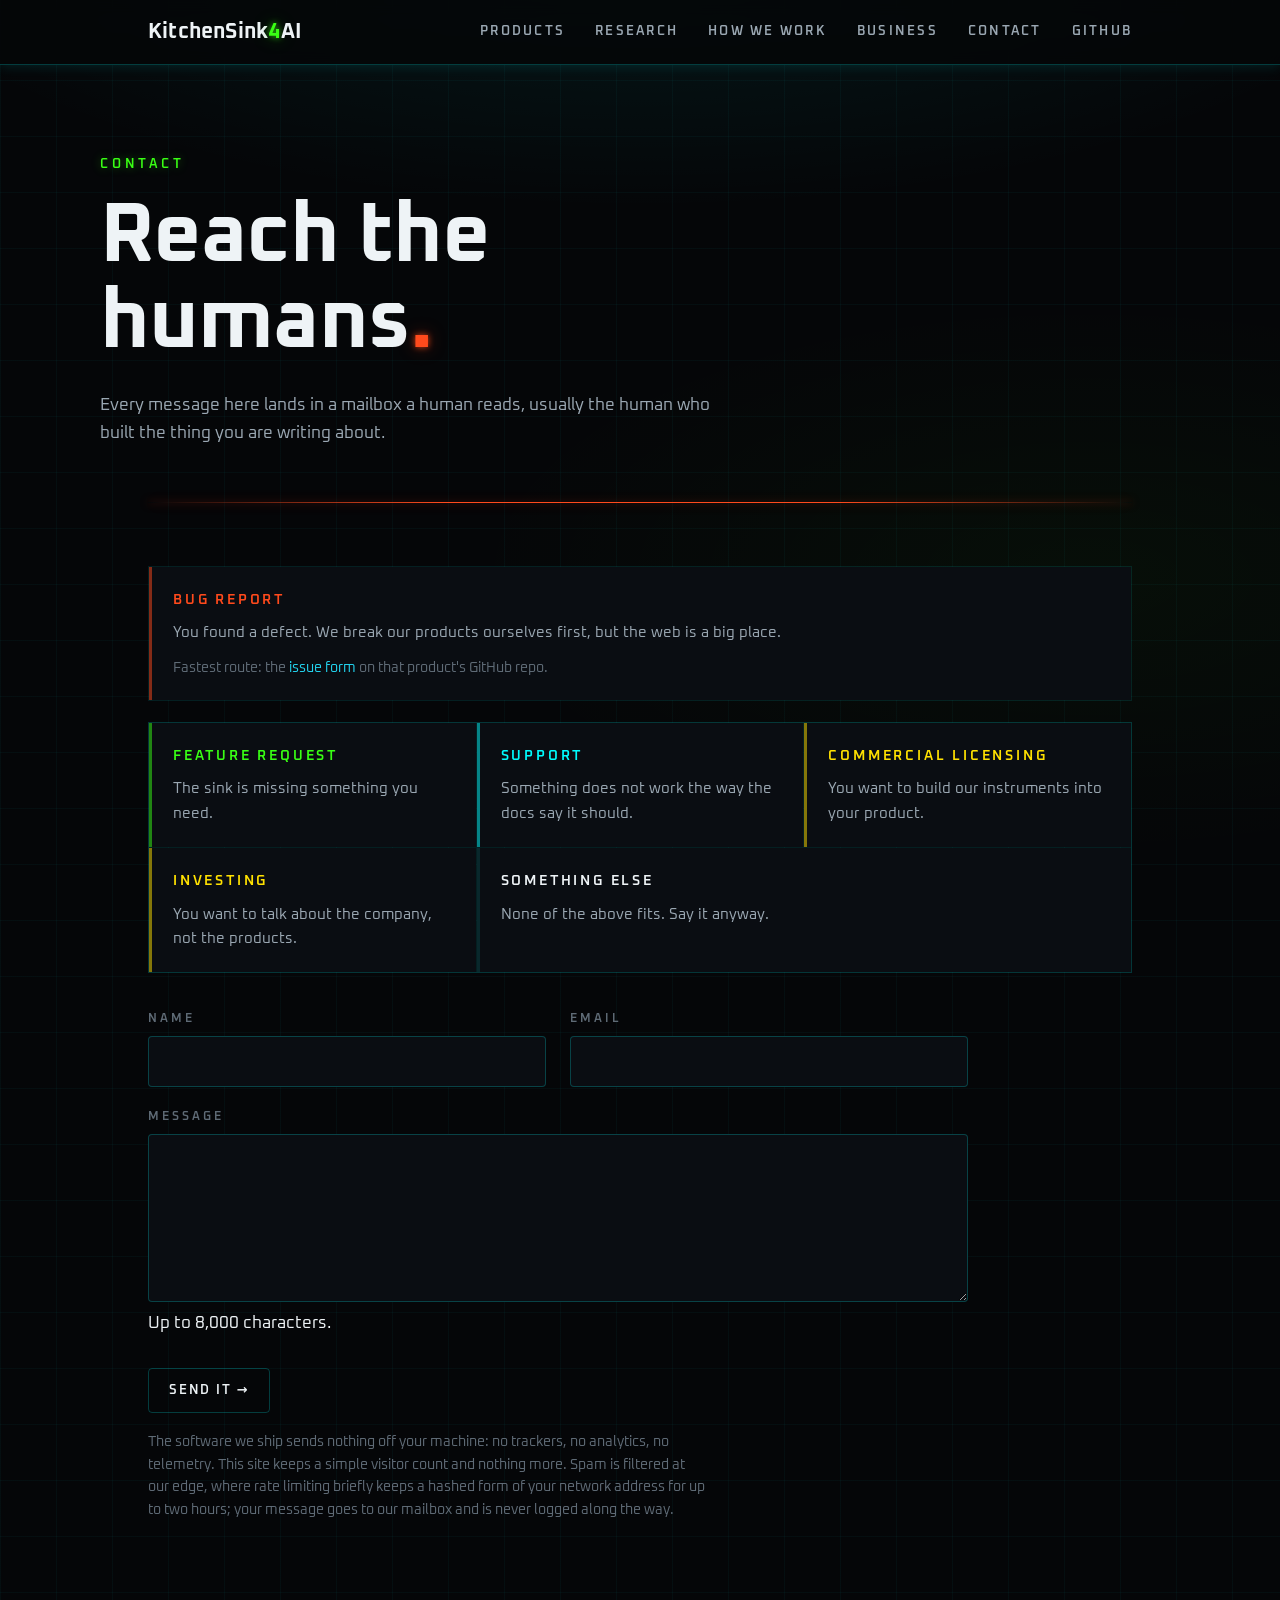
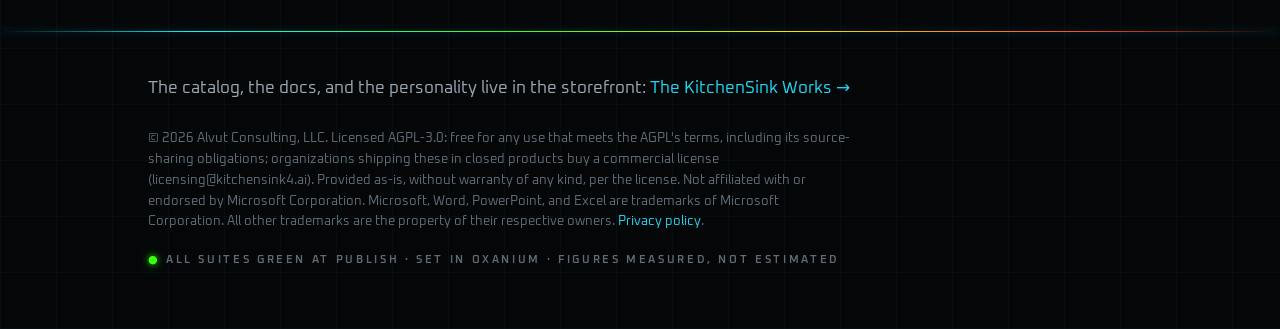
==== commit e59b11ea: "Fix responsive layouts and licensing contact paths" ====
--- a/contact/index.html
+++ b/contact/index.html
@@ -394,7 +394,7 @@
             </div>
 
             <div class="cat a-neutral">
-              <input type="radio" name="category" id="cat-else" value="else"
+              <input type="radio" name="category" id="cat-else" value="other"
                 data-addr="admin@kitchensink4.ai" data-tag="[Contact]">
               <label for="cat-else">
                 <span class="cat-l">SOMETHING ELSE</span>
@@ -419,8 +419,9 @@
           </div>
           <div class="field wide">
             <label class="f-l" for="f-message">MESSAGE</label>
-            <textarea id="f-message" name="message" required aria-required="true"
-              aria-describedby="err-message"></textarea>
+            <textarea id="f-message" name="message" maxlength="8000" required aria-required="true"
+              aria-describedby="message-limit err-message"></textarea>
+            <p id="message-limit">Up to 8,000 characters.</p>
             <p class="ferr" id="err-message" aria-live="polite"
                data-msg="The message is the one required field."></p>
           </div>
@@ -613,7 +614,8 @@
   form.addEventListener('submit', function(ev){
     ev.preventDefault();
     var hasCat = !!selected();
-    var hasMsg = !!message.value.trim();
+    var tooLong = message.value.length > 8000;
+    var hasMsg = !!message.value.trim() && !tooLong;
     if (hasCat){
       cats.removeAttribute('data-invalid');
     } else {
@@ -626,6 +628,7 @@
       message.setAttribute('aria-invalid', 'true');
     }
     warn(errMsg, !hasMsg);
+    if (tooLong){ errMsg.textContent = 'Please shorten your message to 8,000 characters or fewer.'; }
     if (!hasCat){ radios[0].focus(); return; }
     if (!hasMsg){ message.focus(); return; }
     failBox.hidden = true;
@@ -649,6 +652,11 @@
     });
   });
 
+  // Preselect only a category already offered by this form; never submit it.
+  var requestedCategory = new URLSearchParams(window.location.search).get('category');
+  radios.forEach(function(r){
+    if (r.value === requestedCategory){ r.checked = true; }
+  });
   refresh();
 })();
 </script>
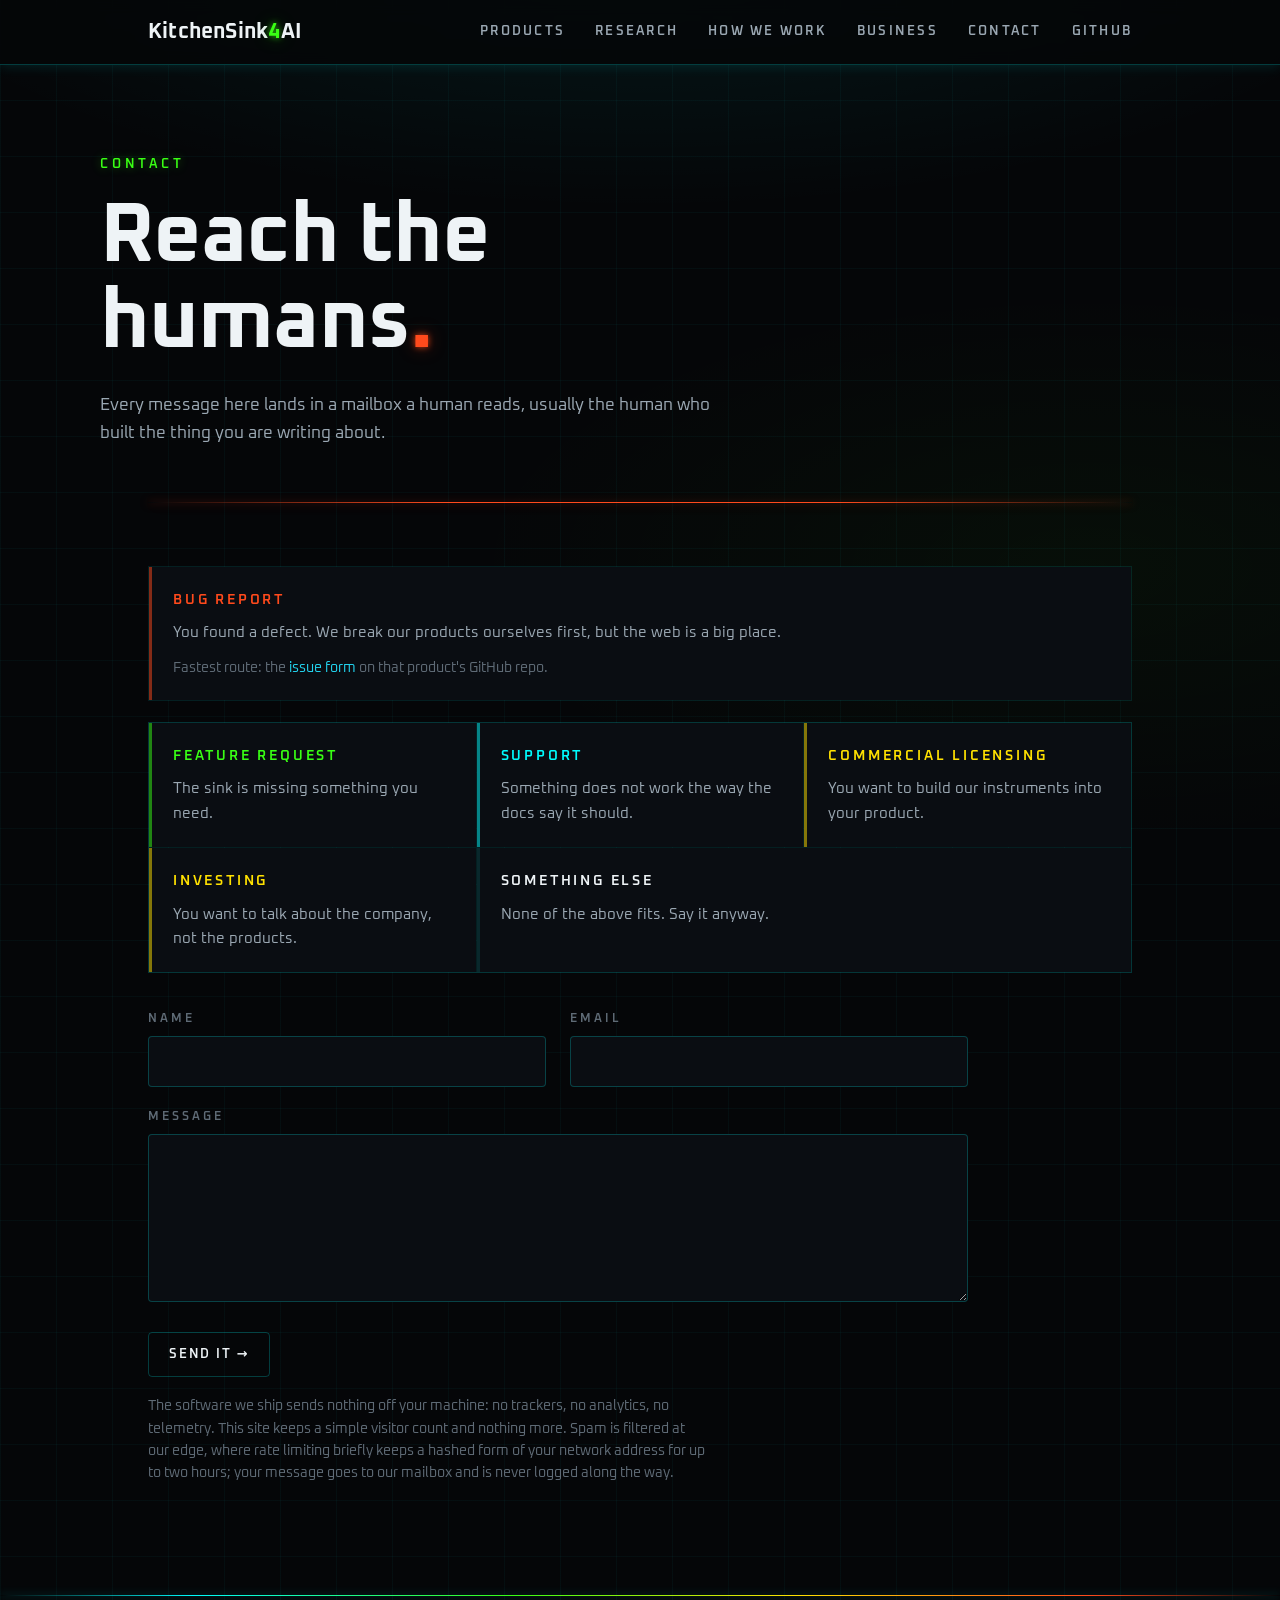
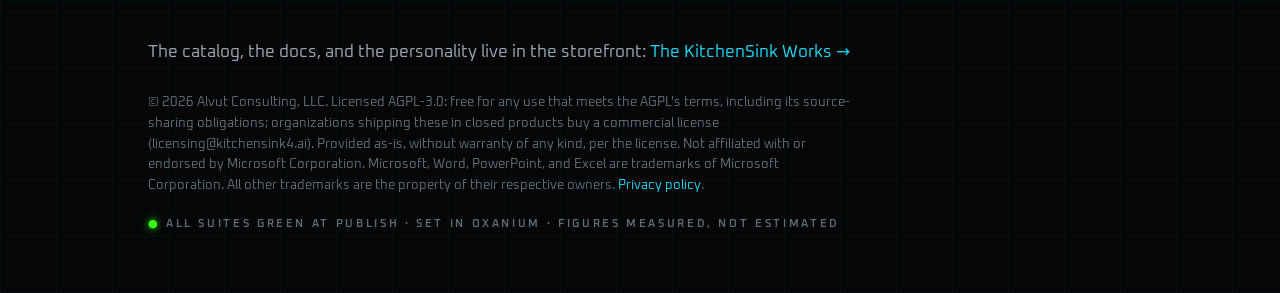
==== commit 28d6eff9: "Launch product and company entrance; move corporate homepage to /corporate/" ====
--- a/contact/index.html
+++ b/contact/index.html
@@ -314,12 +314,12 @@
 
 <header class="mast">
   <div class="wrap mast-in">
-    <a class="wordmark" href="/">KitchenSink<span class="four">4</span>AI</a>
+    <a class="wordmark" href="/corporate/">KitchenSink<span class="four">4</span>AI</a>
     <nav class="top" aria-label="Site">
       <a href="/products/">Products</a>
-      <a href="/#research" class="hide-sm">Research</a>
-      <a href="/#engineering" class="hide-sm">How we work</a>
-      <a href="/#licensing" class="hide-sm">Business</a>
+      <a href="/corporate/#research" class="hide-sm">Research</a>
+      <a href="/corporate/#engineering" class="hide-sm">How we work</a>
+      <a href="/corporate/#licensing" class="hide-sm">Business</a>
       <a href="/contact/" aria-current="page">Contact</a>
       <a href="https://github.com/KitchenSink4AI">GitHub</a>
     </nav>
@@ -394,7 +394,7 @@
             </div>
 
             <div class="cat a-neutral">
-              <input type="radio" name="category" id="cat-else" value="other"
+              <input type="radio" name="category" id="cat-else" value="else"
                 data-addr="admin@kitchensink4.ai" data-tag="[Contact]">
               <label for="cat-else">
                 <span class="cat-l">SOMETHING ELSE</span>
@@ -419,9 +419,8 @@
           </div>
           <div class="field wide">
             <label class="f-l" for="f-message">MESSAGE</label>
-            <textarea id="f-message" name="message" maxlength="8000" required aria-required="true"
-              aria-describedby="message-limit err-message"></textarea>
-            <p id="message-limit">Up to 8,000 characters.</p>
+            <textarea id="f-message" name="message" required aria-required="true"
+              aria-describedby="err-message"></textarea>
             <p class="ferr" id="err-message" aria-live="polite"
                data-msg="The message is the one required field."></p>
           </div>
@@ -614,8 +613,7 @@
   form.addEventListener('submit', function(ev){
     ev.preventDefault();
     var hasCat = !!selected();
-    var tooLong = message.value.length > 8000;
-    var hasMsg = !!message.value.trim() && !tooLong;
+    var hasMsg = !!message.value.trim();
     if (hasCat){
       cats.removeAttribute('data-invalid');
     } else {
@@ -628,7 +626,6 @@
       message.setAttribute('aria-invalid', 'true');
     }
     warn(errMsg, !hasMsg);
-    if (tooLong){ errMsg.textContent = 'Please shorten your message to 8,000 characters or fewer.'; }
     if (!hasCat){ radios[0].focus(); return; }
     if (!hasMsg){ message.focus(); return; }
     failBox.hidden = true;
@@ -652,11 +649,6 @@
     });
   });
 
-  // Preselect only a category already offered by this form; never submit it.
-  var requestedCategory = new URLSearchParams(window.location.search).get('category');
-  radios.forEach(function(r){
-    if (r.value === requestedCategory){ r.checked = true; }
-  });
   refresh();
 })();
 </script>
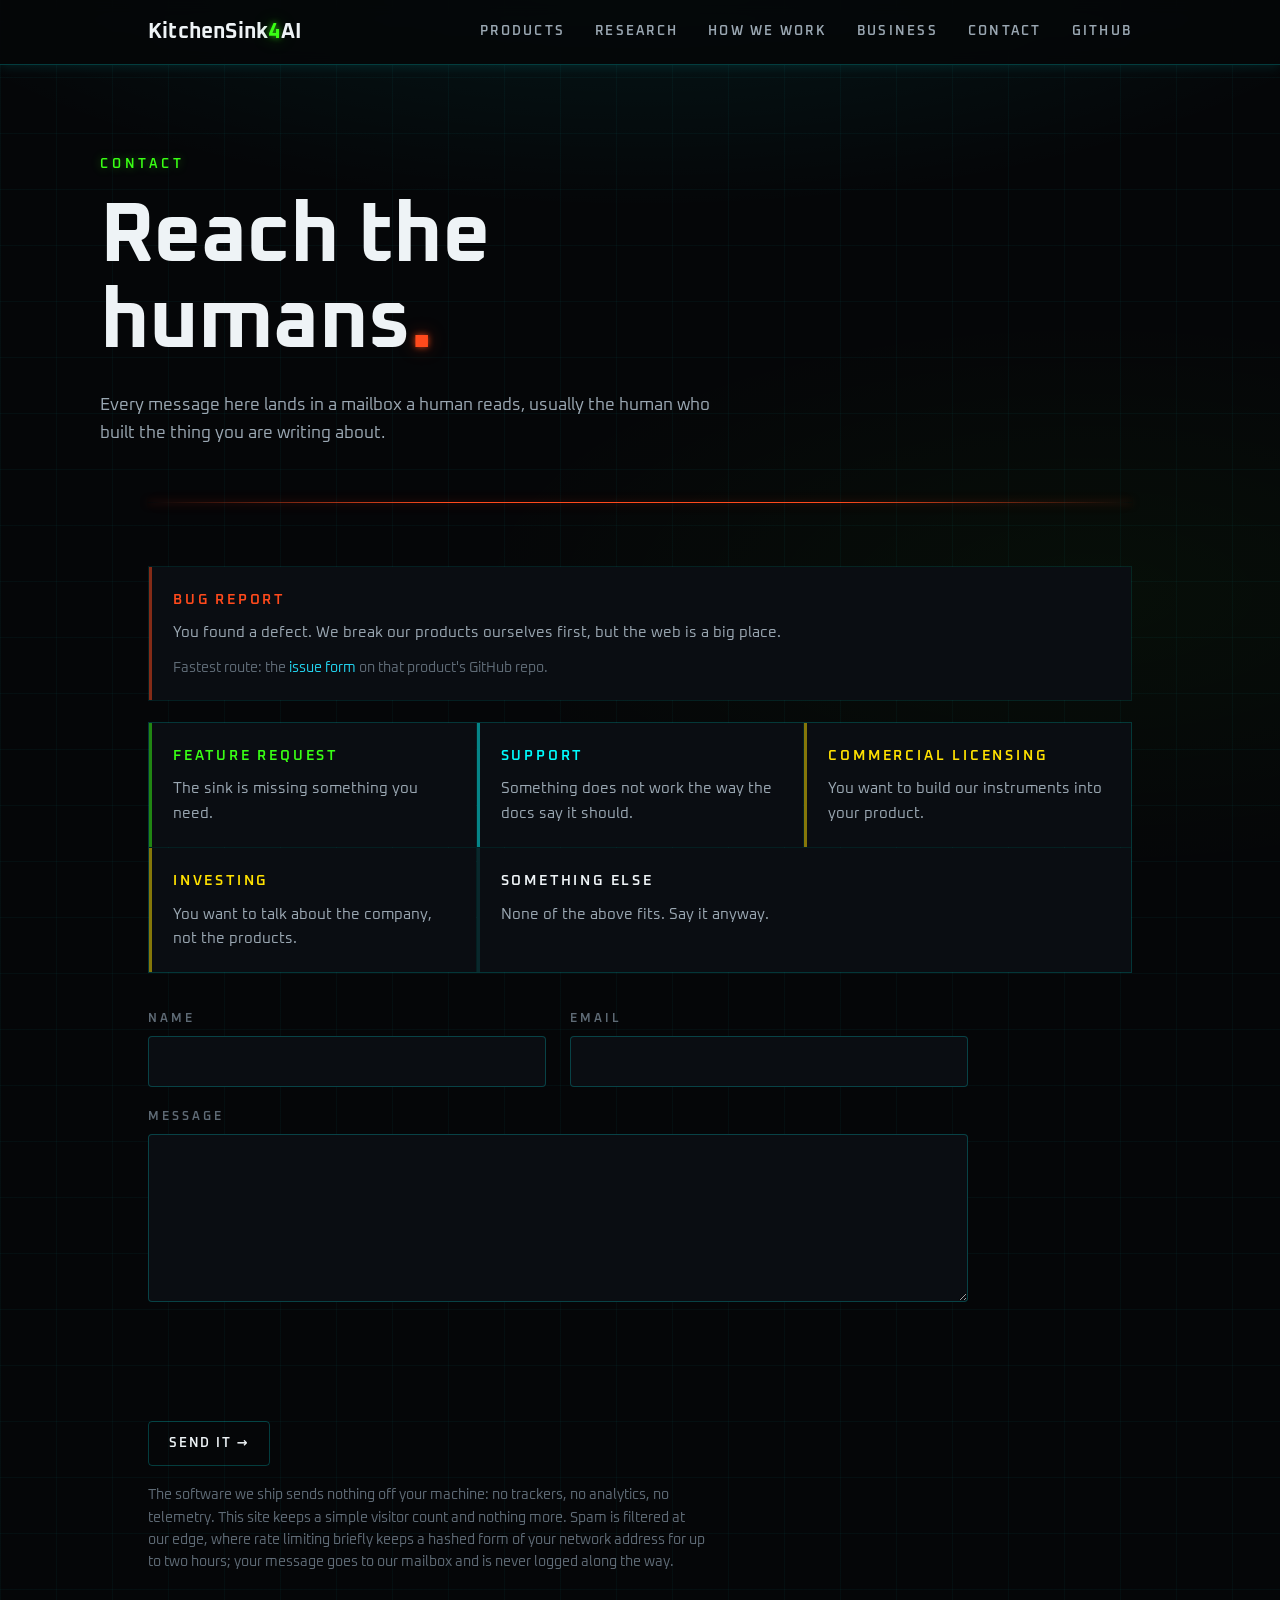
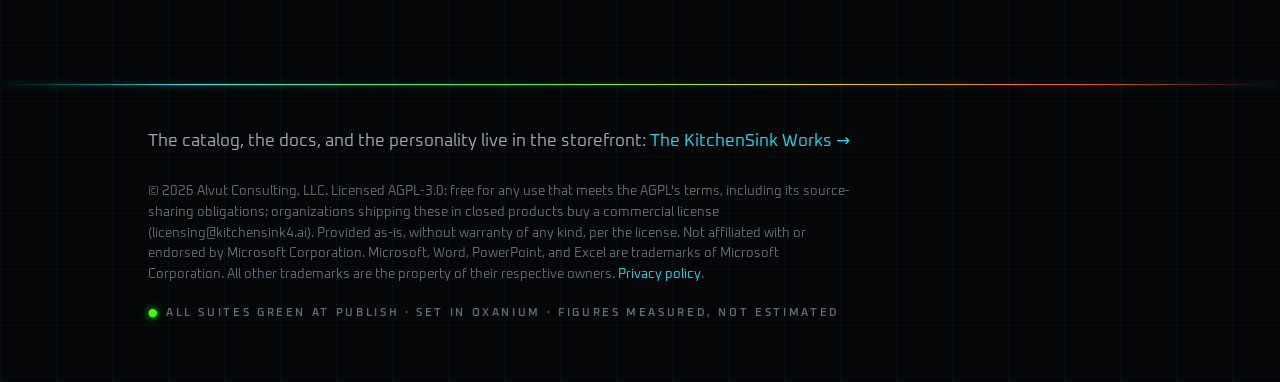
==== commit 73daa87a: "Enable Turnstile protection on contact form" ====
--- a/contact/index.html
+++ b/contact/index.html
@@ -4,6 +4,7 @@
 <meta charset="utf-8">
 <meta name="viewport" content="width=device-width, initial-scale=1">
 <title>Contact - KitchenSink4AI</title>
+<script src="https://challenges.cloudflare.com/turnstile/v0/api.js" async defer></script>
 <meta name="description" content="Every message here lands in a mailbox a human reads, usually the human who built the thing you are writing about.">
 <link rel="canonical" href="https://kitchensink4.ai/contact/">
 <meta property="og:type" content="website">
@@ -225,6 +226,7 @@
   overflow:hidden; clip:rect(0 0 0 0); clip-path:inset(50%);
   white-space:nowrap; border:0;
 }
+.turnstile-wrap{margin:24px 0 4px;min-height:65px}
 .send-row{display:flex; flex-wrap:wrap; gap:14px 20px; align-items:center; margin-top:30px}
 .send{
   font-family:var(--ox); font-weight:600; font-size:13px;
@@ -428,6 +430,10 @@
 
         <div class="hp" aria-hidden="true">
           <input type="text" id="f-website" name="website" tabindex="-1" autocomplete="off">
+        </div>
+
+        <div class="turnstile-wrap" aria-label="Security check">
+          <div class="cf-turnstile" data-sitekey="0x4AAAAAAEwNtPCbz5fnrEza" data-theme="dark"></div>
         </div>
 
         <div class="send-row">
@@ -637,7 +643,8 @@
       name: name.value.trim(),
       email: email.value.trim(),
       message: message.value,
-      website: website.value
+      website: website.value,
+      "cf-turnstile-response": (form.querySelector("[name=cf-turnstile-response]") || {}).value || ""
     }).then(function(data){
       sendBtn.disabled = false;
       sendBtn.removeAttribute('aria-busy');
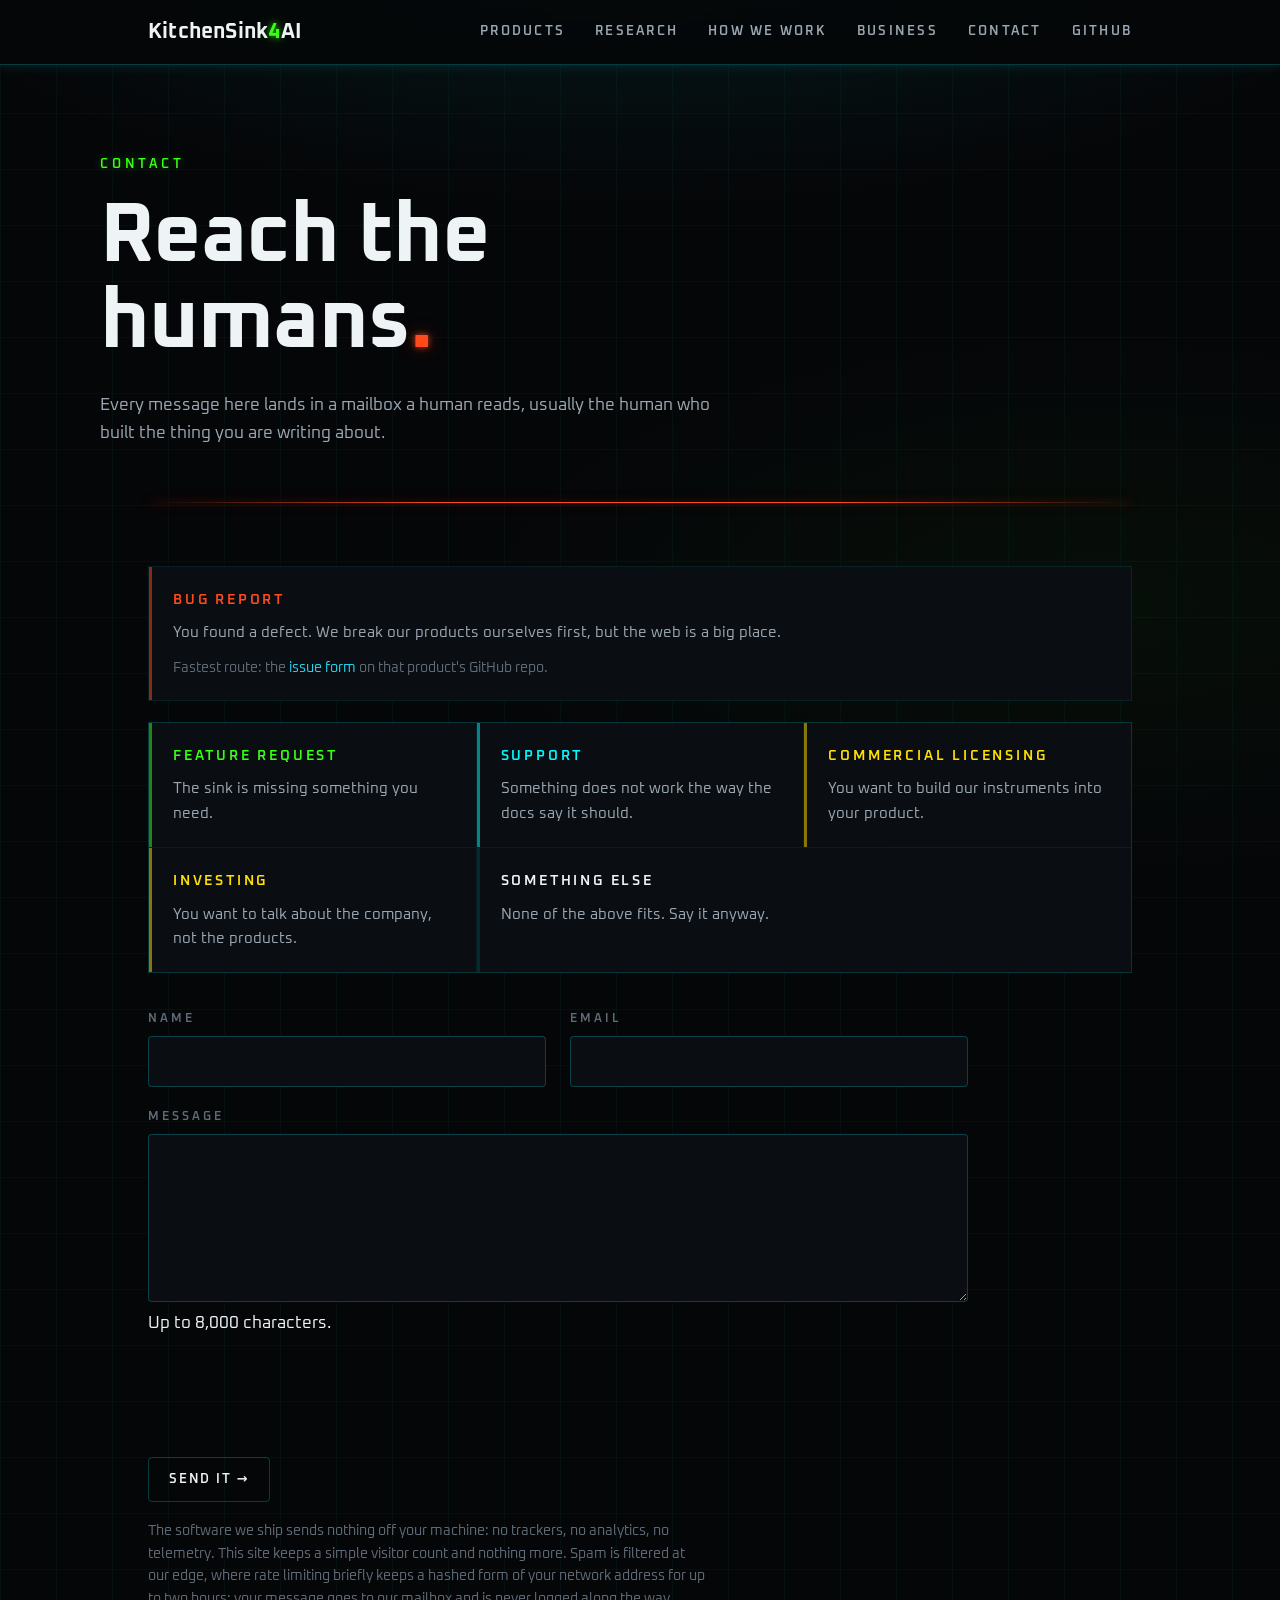
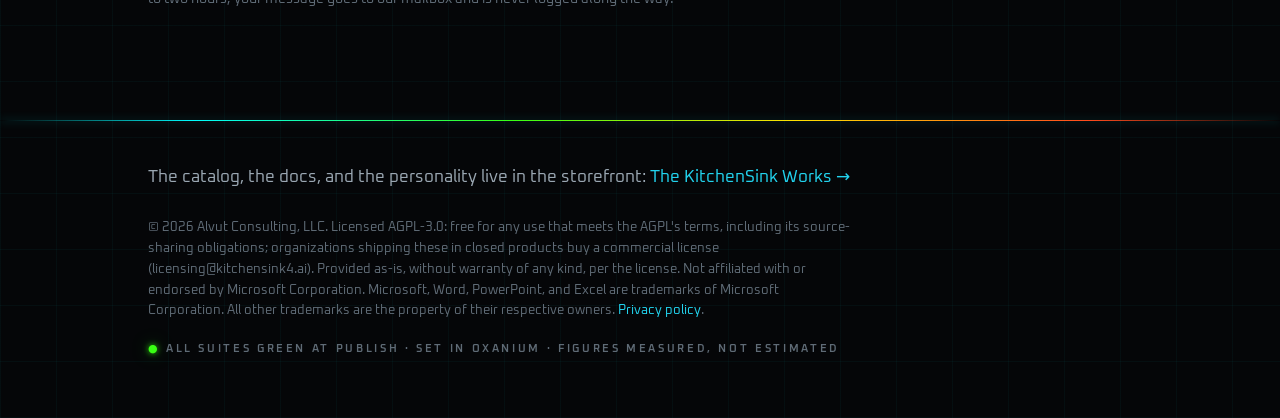
==== commit 8384a527: "Enable Turnstile protection on contact form" ====
--- a/contact/index.html
+++ b/contact/index.html
@@ -316,12 +316,12 @@
 
 <header class="mast">
   <div class="wrap mast-in">
-    <a class="wordmark" href="/corporate/">KitchenSink<span class="four">4</span>AI</a>
+    <a class="wordmark" href="/">KitchenSink<span class="four">4</span>AI</a>
     <nav class="top" aria-label="Site">
       <a href="/products/">Products</a>
-      <a href="/corporate/#research" class="hide-sm">Research</a>
-      <a href="/corporate/#engineering" class="hide-sm">How we work</a>
-      <a href="/corporate/#licensing" class="hide-sm">Business</a>
+      <a href="/#research" class="hide-sm">Research</a>
+      <a href="/#engineering" class="hide-sm">How we work</a>
+      <a href="/#licensing" class="hide-sm">Business</a>
       <a href="/contact/" aria-current="page">Contact</a>
       <a href="https://github.com/KitchenSink4AI">GitHub</a>
     </nav>
@@ -396,7 +396,7 @@
             </div>
 
             <div class="cat a-neutral">
-              <input type="radio" name="category" id="cat-else" value="else"
+              <input type="radio" name="category" id="cat-else" value="other"
                 data-addr="admin@kitchensink4.ai" data-tag="[Contact]">
               <label for="cat-else">
                 <span class="cat-l">SOMETHING ELSE</span>
@@ -421,8 +421,9 @@
           </div>
           <div class="field wide">
             <label class="f-l" for="f-message">MESSAGE</label>
-            <textarea id="f-message" name="message" required aria-required="true"
-              aria-describedby="err-message"></textarea>
+            <textarea id="f-message" name="message" maxlength="8000" required aria-required="true"
+              aria-describedby="message-limit err-message"></textarea>
+            <p id="message-limit">Up to 8,000 characters.</p>
             <p class="ferr" id="err-message" aria-live="polite"
                data-msg="The message is the one required field."></p>
           </div>
@@ -619,7 +620,8 @@
   form.addEventListener('submit', function(ev){
     ev.preventDefault();
     var hasCat = !!selected();
-    var hasMsg = !!message.value.trim();
+    var tooLong = message.value.length > 8000;
+    var hasMsg = !!message.value.trim() && !tooLong;
     if (hasCat){
       cats.removeAttribute('data-invalid');
     } else {
@@ -632,6 +634,7 @@
       message.setAttribute('aria-invalid', 'true');
     }
     warn(errMsg, !hasMsg);
+    if (tooLong){ errMsg.textContent = 'Please shorten your message to 8,000 characters or fewer.'; }
     if (!hasCat){ radios[0].focus(); return; }
     if (!hasMsg){ message.focus(); return; }
     failBox.hidden = true;
@@ -656,6 +659,11 @@
     });
   });
 
+  // Preselect only a category already offered by this form; never submit it.
+  var requestedCategory = new URLSearchParams(window.location.search).get('category');
+  radios.forEach(function(r){
+    if (r.value === requestedCategory){ r.checked = true; }
+  });
   refresh();
 })();
 </script>
